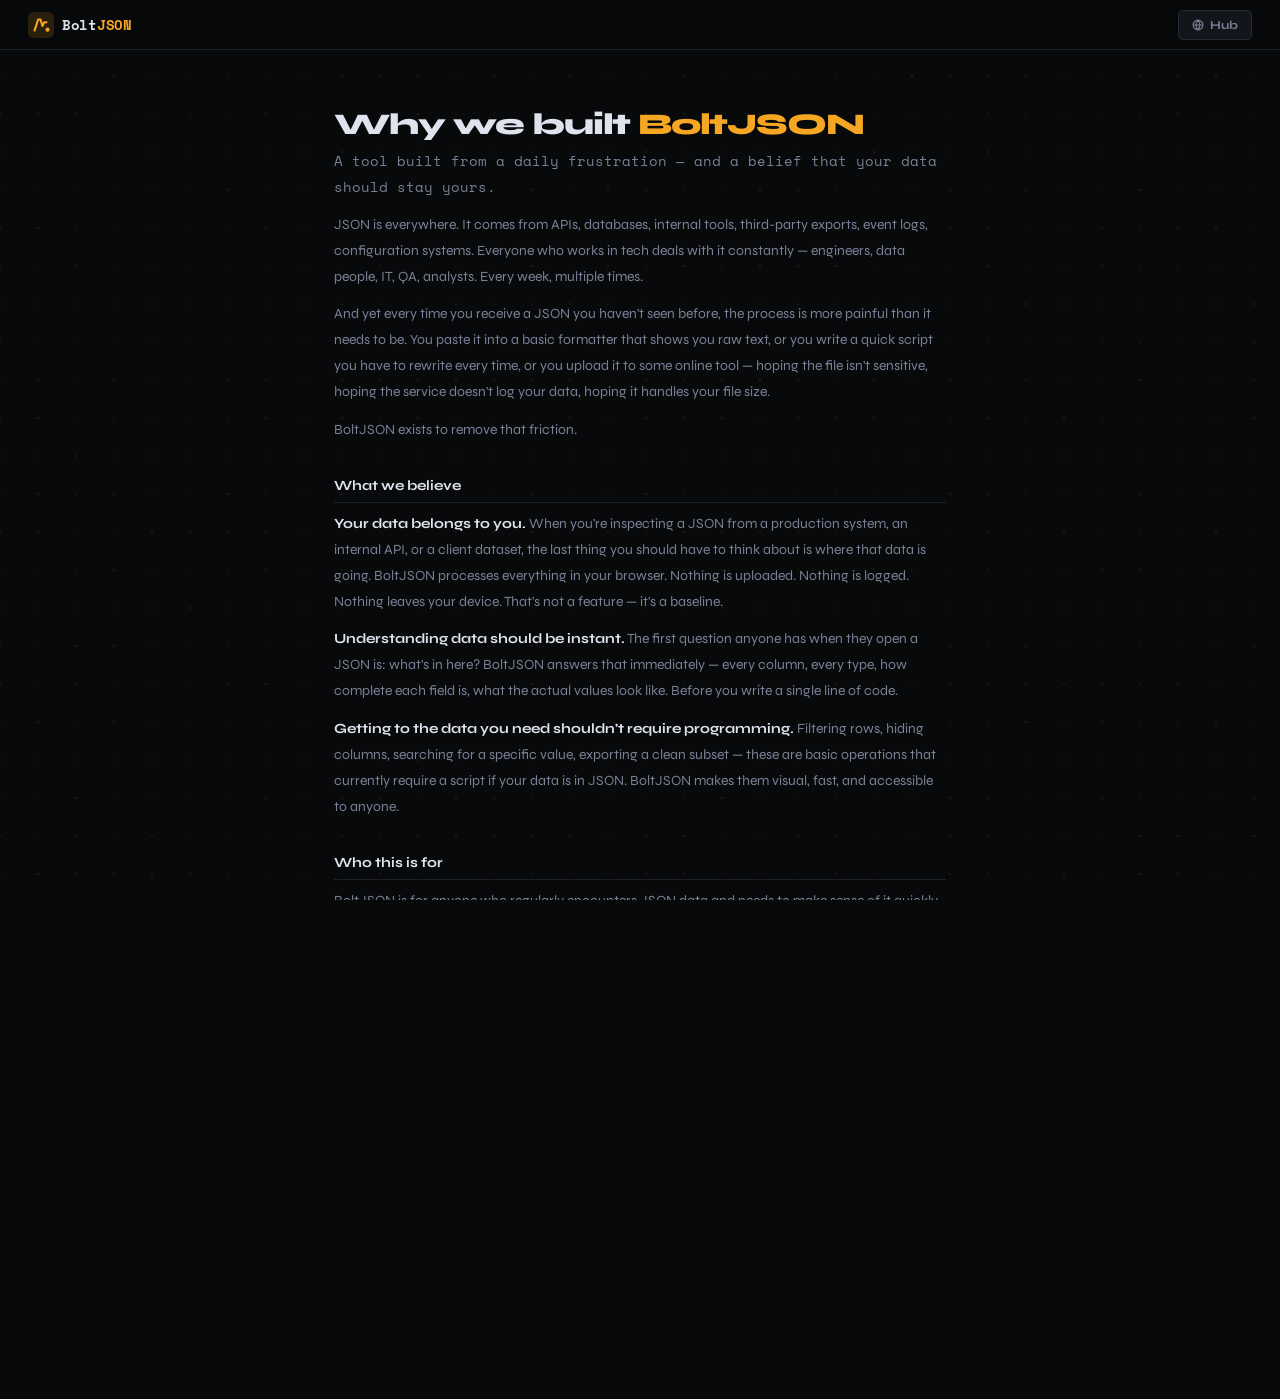
==== about.html @ 828f5e19 "Initial commit" ====
<!DOCTYPE html>
<html lang="en">
<head>
  <meta charset="UTF-8"/>
  <link rel="icon" href="favicon.ico"/>
<link rel="apple-touch-icon" href="favicon.ico"/>
  <meta name="viewport" content="width=device-width, initial-scale=1.0"/>
  <title>About BoltJSON — Why We Built It</title>
  <meta name="description" content="BoltJSON exists because working with JSON shouldn't require uploading your data to a stranger's server or writing a script every time. Read our story."/>
  <meta name="robots" content="index, follow"/>
  <link rel="preconnect" href="https://fonts.googleapis.com"/>
  <link href="https://fonts.googleapis.com/css2?family=Space+Mono:wght@400;700&family=Syne:wght@400;600;700;800&display=swap" rel="stylesheet"/>
  <link rel="stylesheet" href="styles.css"/>
</head>
<body>
<canvas id="canvas" aria-hidden="true"></canvas>

<header id="topbar">
  <a id="logo" href="index.html">
    <svg id="logo-mark" viewBox="0 0 28 28" fill="none" aria-hidden="true">
      <rect width="28" height="28" rx="6" fill="currentColor" opacity=".15"/>
      <path d="M7 20l4-12h2.5l2 7 2-4h2.5" stroke="currentColor" stroke-width="2.2" stroke-linecap="round" stroke-linejoin="round"/>
      <circle cx="21" cy="19" r="2.2" fill="currentColor"/>
    </svg>
    <span id="logo-name">Bolt<b>JSON</b></span>
  </a>
  <div id="tb-gap"></div>
  <a id="hub-link" href="https://runtime-hub.com/" target="_blank" rel="noopener noreferrer">
    <svg viewBox="0 0 16 16" fill="none" stroke="currentColor" stroke-width="1.6" aria-hidden="true">
      <circle cx="8" cy="8" r="6.5"/>
      <path d="M8 1.5C8 1.5 5.5 4.5 5.5 8s2.5 6.5 2.5 6.5M8 1.5C8 1.5 10.5 4.5 10.5 8S8 14.5 8 14.5M1.5 8h13"/>
    </svg>
    Hub
  </a>
</header>

<main class="page">
  <h1>Why we built <span>BoltJSON</span></h1>
  <p class="page-meta">A tool built from a daily frustration — and a belief that your data should stay yours.</p>

  <p>JSON is everywhere. It comes from APIs, databases, internal tools, third-party exports, event logs, configuration systems. Everyone who works in tech deals with it constantly — engineers, data people, IT, QA, analysts. Every week, multiple times.</p>

  <p>And yet every time you receive a JSON you haven't seen before, the process is more painful than it needs to be. You paste it into a basic formatter that shows you raw text, or you write a quick script you have to rewrite every time, or you upload it to some online tool — hoping the file isn't sensitive, hoping the service doesn't log your data, hoping it handles your file size.</p>

  <p>BoltJSON exists to remove that friction.</p>

  <h2>What we believe</h2>

  <p><strong style="color:var(--text)">Your data belongs to you.</strong> When you're inspecting a JSON from a production system, an internal API, or a client dataset, the last thing you should have to think about is where that data is going. BoltJSON processes everything in your browser. Nothing is uploaded. Nothing is logged. Nothing leaves your device. That's not a feature — it's a baseline.</p>

  <p><strong style="color:var(--text)">Understanding data should be instant.</strong> The first question anyone has when they open a JSON is: what's in here? BoltJSON answers that immediately — every column, every type, how complete each field is, what the actual values look like. Before you write a single line of code.</p>

  <p><strong style="color:var(--text)">Getting to the data you need shouldn't require programming.</strong> Filtering rows, hiding columns, searching for a specific value, exporting a clean subset — these are basic operations that currently require a script if your data is in JSON. BoltJSON makes them visual, fast, and accessible to anyone.</p>

  <h2>Who this is for</h2>

  <p>BoltJSON is for anyone who regularly encounters JSON data and needs to make sense of it quickly. Backend engineers reviewing API responses. Data engineers checking pipeline outputs. DevOps teams auditing configuration exports. QA engineers inspecting test payloads. Analysts who need data in a spreadsheet but received a JSON file.</p>

  <p>You don't need to be a developer to use it. You just need a browser and a JSON.</p>

  <h2>What's next</h2>

  <p>BoltJSON is the first tool in the RuntimeHub suite. We're building a set of local-first tools for people who work with data — fast, private, no account required. More features are coming: joining files, deeper transformations, more export formats. Everything local by default.</p>

  <p>If you use BoltJSON and have feedback, we'd like to hear it at <a href="mailto:hello@runtime-hub.com">hello@runtime-hub.com</a>.</p>
</main>

<footer id="footer">
  <span id="footer-copy">&copy; 2026 <strong>RuntimeHub</strong> by RuntimeZero. All rights reserved.</span>
  <div id="footer-sp"></div>
  <nav id="footer-nav">
    <a href="index.html">Home</a>
    <a href="privacy.html">Privacy</a>
    <a href="terms.html">Terms</a>
  </nav>
</footer>

<script>
(function(){
  var c=document.getElementById('canvas'),ctx=c.getContext('2d'),dots=[],W,H;
  function build(){W=c.width=window.innerWidth;H=c.height=window.innerHeight;dots=[];for(var r=0;r*38<=H+38;r++)for(var col=0;col*38<=W+38;col++)dots.push({x:col*38,y:r*38,a:.06+Math.random()*.07,p:Math.random()*Math.PI*2,s:.0005+Math.random()*.0004});}
  function draw(ts){ctx.clearRect(0,0,W,H);dots.forEach(function(d){var a=d.a+Math.sin(ts*d.s+d.p)*.04;ctx.beginPath();ctx.arc(d.x,d.y,1,0,Math.PI*2);ctx.fillStyle='rgba(245,166,35,'+a+')';ctx.fill();});requestAnimationFrame(draw);}
  window.addEventListener('resize',build);build();requestAnimationFrame(draw);
})();
</script>
</body>
</html>
---- styles.css ----
*, *::before, *::after { box-sizing: border-box; margin: 0; padding: 0; }

:root {
  --bg:       #08090b;
  --bg2:      #0d0f13;
  --bg3:      #13151b;
  --bg4:      #191c23;
  --line:     #1e2028;
  --line2:    #262a34;
  --amber:    #f5a623;
  --amber-g:  rgba(245,166,35,.12);
  --amber-b:  rgba(245,166,35,.25);
  --cyan:     #3ecfcf;
  --text:     #e0e3ed;
  --text2:    #7a8196;
  --text3:    #454c5e;
  --red:      #e04040;
  --blue:     #5eaaf5;
  --row2:     rgba(255,255,255,.014);
  --rowh:     rgba(245,166,35,.05);
  --r:        5px;
  --rl:       9px;
  --bar:      50px;
  --font:     'Syne', sans-serif;
  --mono:     'Space Mono', monospace;
}

html, body {
  height: 100%;
  background: var(--bg);
  color: var(--text);
  font-family: var(--font);
  font-size: 14px;
  line-height: 1.5;
  overflow-x: hidden;
}

::-webkit-scrollbar { width: 4px; height: 4px; }
::-webkit-scrollbar-track { background: var(--bg2); }
::-webkit-scrollbar-thumb { background: var(--line2); border-radius: 99px; }

/* ── CANVAS ──────────────────────────────────────────────────────── */
#canvas {
  position: fixed; inset: 0;
  pointer-events: none; z-index: 0;
}

/* ── TOPBAR ──────────────────────────────────────────────────────── */
#topbar {
  position: fixed; top: 0; left: 0; right: 0; z-index: 100;
  height: var(--bar);
  background: rgba(8,9,11,.92);
  backdrop-filter: blur(20px);
  border-bottom: 1px solid var(--line);
  display: flex; align-items: center;
  padding: 0 28px; gap: 12px;
}

#logo {
  display: flex; align-items: center; gap: 8px;
  text-decoration: none; flex-shrink: 0;
}
#logo-mark { width: 26px; height: 26px; color: var(--amber); transition: filter .2s; }
#logo:hover #logo-mark { filter: drop-shadow(0 0 6px var(--amber)); }
#logo-name {
  font-family: var(--mono); font-size: 14px; font-weight: 700;
  letter-spacing: -.3px; color: var(--text);
}
#logo-name b { color: var(--amber); }

#tb-gap { flex: 1; }

.pill {
  display: flex; align-items: center; gap: 5px;
  border: 1px solid rgba(245,166,35,.2);
  border-radius: 99px; padding: 3px 11px;
  font-size: 11px; font-weight: 700; color: var(--amber);
  font-family: var(--mono); white-space: nowrap;
}
.pill-dot {
  width: 5px; height: 5px; border-radius: 50%;
  background: var(--amber);
  animation: blink 2.5s ease-in-out infinite;
}
@keyframes blink { 0%,100%{opacity:1} 50%{opacity:.2} }

#hub-link {
  display: flex; align-items: center; gap: 6px;
  background: var(--bg3); border: 1px solid var(--line2);
  border-radius: var(--r); padding: 5px 13px;
  font-size: 12px; font-weight: 700; color: var(--text2);
  text-decoration: none; transition: all .15s;
}
#hub-link svg { width: 12px; height: 12px; flex-shrink: 0; }
#hub-link:hover { border-color: var(--amber); color: var(--amber); background: var(--amber-g); }

@media (max-width: 500px) { .pill { display: none; } }

/* ── HERO ────────────────────────────────────────────────────────── */
#hero {
  position: relative; z-index: 1;
  min-height: 100vh;
  display: flex; flex-direction: column;
  align-items: center; justify-content: center;
  padding: calc(var(--bar) + 60px) 24px 80px;
  text-align: center;
}

h1 {
  font-size: clamp(28px, 5vw, 52px);
  font-weight: 800; letter-spacing: -1.5px;
  line-height: 1.1; margin-bottom: 16px;
}
h1 .a { color: var(--amber); }

#hero-sub {
  font-size: 15px; color: var(--text2); max-width: 460px;
  margin: 0 auto 40px; line-height: 1.8;
}

/* ── INPUT AREA ──────────────────────────────────────────────────── */
#input-area {
  width: 100%; max-width: 600px;
  margin: 0 auto;
}

#mode-tabs {
  display: flex; gap: 4px; margin-bottom: 12px;
  justify-content: center;
}
.mtab {
  display: flex; align-items: center; gap: 6px;
  background: var(--bg3); border: 1px solid var(--line);
  border-radius: var(--r); padding: 7px 16px;
  font-size: 12px; font-weight: 700; color: var(--text3);
  cursor: pointer; transition: all .15s; font-family: var(--font);
  user-select: none;
}
.mtab svg { width: 13px; height: 13px; flex-shrink: 0; }
.mtab:hover { color: var(--text2); border-color: var(--line2); }
.mtab.on { color: var(--amber); border-color: var(--amber-b); background: var(--amber-g); }

/* Drop zone */
#dropzone {
  width: 100%;
  border: 1px solid var(--line2); border-radius: var(--rl);
  background: rgba(13,15,19,.8);
  backdrop-filter: blur(14px);
  padding: 56px 32px 48px;
  cursor: pointer; transition: all .2s;
  display: flex; flex-direction: column; align-items: center; gap: 14px;
}
#dropzone:hover, #dropzone.over {
  border-color: var(--amber-b);
  box-shadow: 0 0 48px rgba(245,166,35,.06), inset 0 0 48px rgba(245,166,35,.02);
}
#dropzone.over { border-color: var(--amber); }

#dz-ico {
  color: var(--amber); opacity: .6;
  animation: float 4s ease-in-out infinite;
}
@keyframes float { 0%,100%{transform:translateY(0)} 50%{transform:translateY(-7px)} }

#dz-label { font-size: 16px; font-weight: 700; color: var(--text); }
#dz-hint  { font-size: 12px; color: var(--text3); font-family: var(--mono); }

#pick-btn {
  display: inline-flex; align-items: center; gap: 7px;
  background: var(--amber); color: #000;
  border: none; border-radius: var(--r);
  padding: 10px 24px; font-size: 13px; font-weight: 700;
  cursor: pointer; transition: all .17s; font-family: var(--font);
  margin-top: 6px;
}
#pick-btn:hover { background: #f7b840; box-shadow: 0 4px 22px rgba(245,166,35,.3); transform: translateY(-1px); }
#pick-btn svg { width: 13px; height: 13px; }
#file-in { display: none; }

/* Paste zone */
#pastezone {
  width: 100%;
  border: 1px solid var(--line2); border-radius: var(--rl);
  background: rgba(13,15,19,.8);
  backdrop-filter: blur(14px);
  overflow: hidden;
}
#paste-ta {
  width: 100%; height: 260px;
  background: transparent; border: none; outline: none;
  resize: none; padding: 20px 22px;
  font-size: 12px; font-family: var(--mono); line-height: 1.8;
  color: var(--text2);
}
#paste-ta::placeholder { color: var(--text3); }
#paste-ta:focus { color: var(--text); }
#paste-bar {
  display: flex; align-items: center; justify-content: space-between;
  padding: 10px 16px; border-top: 1px solid var(--line);
  background: var(--bg3);
}
#paste-status { font-size: 11px; font-family: var(--mono); color: var(--text3); }

/* ── PROGRESS ────────────────────────────────────────────────────── */
#prog {
  display: none; width: 100%; max-width: 600px;
  margin: 20px auto 0; text-align: left;
}
#prog.on { display: block; }
#prog-msg { font-size: 11px; font-family: var(--mono); color: var(--text3); margin-bottom: 8px; }
#prog-track { height: 2px; background: var(--bg4); border-radius: 99px; overflow: hidden; }
#prog-fill  { height: 100%; background: var(--amber); width: 0%; transition: width .25s; }

/* ── ERROR ───────────────────────────────────────────────────────── */
#errbox {
  display: none; width: 100%; max-width: 600px; margin: 14px auto 0;
  background: rgba(224,64,64,.06); border: 1px solid rgba(224,64,64,.18);
  border-radius: var(--r); padding: 12px 16px;
  font-size: 12px; font-family: var(--mono); color: var(--red); line-height: 1.6;
}
#errbox.on { display: block; }

/* ── SPECS ───────────────────────────────────────────────────────── */
#specs {
  display: flex; flex-wrap: wrap; justify-content: center;
  gap: 18px; margin-top: 36px; list-style: none;
}
.spec {
  display: flex; align-items: center; gap: 7px;
  font-size: 11px; color: var(--text3); font-family: var(--mono);
}
.spec svg { color: var(--cyan); flex-shrink: 0; width: 12px; height: 12px; }

/* ── USE CASES ───────────────────────────────────────────────────── */
#usecases {
  width: 100%; max-width: 920px;
  margin: 80px auto 0; text-align: center;
  position: relative; z-index: 1;
}
#usecases h2 { font-size: 22px; font-weight: 800; letter-spacing: -.5px; margin-bottom: 10px; }
#uc-sub { font-size: 14px; color: var(--text3); max-width: 500px; margin: 0 auto 36px; line-height: 1.8; }

#uc-grid {
  display: grid; grid-template-columns: repeat(auto-fill, minmax(260px, 1fr));
  gap: 12px; text-align: left;
}
.uc-card {
  background: var(--bg2); border: 1px solid var(--line);
  border-radius: var(--rl); padding: 20px;
  display: flex; flex-direction: column; gap: 10px;
  transition: border-color .18s;
}
.uc-card:hover { border-color: var(--line2); }
.uc-ico {
  width: 34px; height: 34px; border-radius: var(--r);
  background: var(--amber-g); border: 1px solid var(--amber-b);
  display: flex; align-items: center; justify-content: center;
  color: var(--amber);
}
.uc-ico svg { width: 17px; height: 17px; }
.uc-card h3 { font-size: 13px; font-weight: 700; color: var(--text); }
.uc-card p  { font-size: 12px; color: var(--text3); line-height: 1.75; }
.uc-tag {
  display: inline-flex; width: fit-content; margin-top: auto;
  background: rgba(62,207,207,.06); border: 1px solid rgba(62,207,207,.14);
  border-radius: 99px; padding: 2px 10px;
  font-size: 10px; font-weight: 700; color: var(--cyan);
  font-family: var(--mono); letter-spacing: .3px;
}

/* ── FAQ ─────────────────────────────────────────────────────────── */
#faq {
  width: 100%; max-width: 640px;
  margin: 64px auto 0; text-align: center;
  position: relative; z-index: 1;
}
#faq h2 { font-size: 22px; font-weight: 800; letter-spacing: -.5px; margin-bottom: 28px; }
#faq-list { display: flex; flex-direction: column; gap: 5px; text-align: left; }
.fq {
  background: var(--bg2); border: 1px solid var(--line);
  border-radius: var(--rl); overflow: hidden; transition: border-color .15s;
}
.fq[open] { border-color: var(--line2); }
.fq summary {
  padding: 14px 18px; font-size: 13px; font-weight: 700; color: var(--text);
  cursor: pointer; list-style: none; user-select: none;
  display: flex; align-items: center; justify-content: space-between;
  transition: color .14s;
}
.fq summary::-webkit-details-marker { display: none; }
.fq summary::after {
  content: '';
  width: 14px; height: 14px; flex-shrink: 0;
  background: url("data:image/svg+xml,%3Csvg xmlns='http://www.w3.org/2000/svg' width='14' height='14' fill='none'%3E%3Cpath d='M3 5l4 4 4-4' stroke='%23454c5e' stroke-width='1.8' stroke-linecap='round'/%3E%3C/svg%3E") no-repeat center;
  transition: transform .2s;
}
.fq[open] summary::after { transform: rotate(180deg); }
.fq summary:hover { color: var(--amber); }
.fq p {
  padding: 0 18px 14px; font-size: 13px; color: var(--text3);
  line-height: 1.8; border-top: 1px solid var(--line); margin: 0;
}

/* ── RESULTS ─────────────────────────────────────────────────────── */
#results {
  display: none; position: fixed;
  top: var(--bar); left: 0; right: 0; bottom: 0;
  background: var(--bg); z-index: 90;
  flex-direction: column; overflow: hidden;
}
#results.on { display: flex; }

/* Stats bar */
#stats {
  background: var(--bg2); border-bottom: 1px solid var(--line);
  padding: 10px 24px; display: flex; align-items: center;
  gap: 20px; flex-shrink: 0; flex-wrap: wrap;
}
.si { display: flex; flex-direction: column; gap: 1px; padding-right: 20px; border-right: 1px solid var(--line); }
.si:last-of-type { border-right: none; }
.si-l { font-size: 9px; color: var(--text3); letter-spacing: .7px; text-transform: uppercase; font-family: var(--mono); }
.si-v { font-size: 15px; font-weight: 800; color: var(--text); font-family: var(--mono); letter-spacing: -.5px; }
.si-v.a { color: var(--amber); }
#stats-actions { display: flex; align-items: center; gap: 7px; margin-left: auto; }

/* Buttons */
.btn {
  display: inline-flex; align-items: center; gap: 6px;
  background: var(--bg3); border: 1px solid var(--line2);
  border-radius: var(--r); padding: 6px 13px;
  font-size: 12px; font-weight: 700; color: var(--text2);
  cursor: pointer; transition: all .15s; font-family: var(--font);
  white-space: nowrap;
}
.btn svg { width: 12px; height: 12px; flex-shrink: 0; }
.btn:hover { border-color: var(--amber); color: var(--amber); }
.btn-a { background: var(--amber-g); border-color: var(--amber-b); color: var(--amber); }
.btn-a:hover { background: rgba(245,166,35,.18) !important; }

/* Dropdowns */
.dd { position: relative; }
.dd-menu {
  display: none; position: absolute; top: calc(100% + 5px); right: 0;
  background: var(--bg3); border: 1px solid var(--line2);
  border-radius: var(--r); min-width: 170px; z-index: 200;
  box-shadow: 0 8px 28px rgba(0,0,0,.5); overflow: hidden;
}
.dd-menu.on { display: block; }
.dd-item {
  display: flex; align-items: center; gap: 8px;
  padding: 9px 13px; font-size: 12px; font-family: var(--mono);
  color: var(--text2); cursor: pointer; transition: background .1s;
}
.dd-item svg { width: 12px; height: 12px; flex-shrink: 0; }
.dd-item:hover { background: var(--bg4); color: var(--text); }

#col-menu { min-width: 200px; max-height: 260px; overflow-y: auto; padding: 6px; }
.col-item {
  display: flex; align-items: center; gap: 8px;
  padding: 5px 6px; font-size: 12px; font-family: var(--mono); color: var(--text2);
  cursor: pointer; border-radius: 3px;
}
.col-item:hover { background: var(--bg4); color: var(--text); }
.col-item input { accent-color: var(--amber); cursor: pointer; }

/* Tabs */
#tabs {
  display: flex; background: var(--bg2);
  border-bottom: 1px solid var(--line);
  padding: 0 24px; flex-shrink: 0;
}
.tab {
  padding: 11px 14px; font-size: 12px; font-weight: 700;
  color: var(--text3); cursor: pointer;
  border-bottom: 2px solid transparent; margin-bottom: -1px;
  transition: all .14s; user-select: none; letter-spacing: .2px;
}
.tab:hover { color: var(--text2); }
.tab.on { color: var(--amber); border-bottom-color: var(--amber); }

#warnbar {
  display: none; background: rgba(245,166,35,.04);
  border-bottom: 1px solid rgba(245,166,35,.1);
  padding: 7px 24px; font-size: 11px; color: rgba(245,166,35,.7);
  font-family: var(--mono); flex-shrink: 0;
}
#warnbar.on { display: block; }

/* Schema pane */
#pane-schema { display: none; flex: 1; overflow-y: auto; }
#pane-schema.on { display: block; }
#schema-info { padding: 14px 24px 4px; font-size: 12px; color: var(--text3); font-family: var(--mono); }
#schema-info b { color: var(--text2); }
#schema-grid {
  display: grid; grid-template-columns: repeat(auto-fill, minmax(210px, 1fr));
  gap: 10px; padding: 10px 24px 28px;
}
.cc {
  background: var(--bg2); border: 1px solid var(--line);
  border-radius: var(--rl); padding: 14px;
  cursor: pointer; transition: border-color .15s;
  display: flex; flex-direction: column; gap: 9px;
}
.cc:hover { border-color: var(--line2); }
.cc:hover .cc-hint { opacity: 1; }
.cc-top { display: flex; align-items: flex-start; justify-content: space-between; gap: 8px; }
.cc-name { font-size: 12px; font-weight: 700; color: var(--text); font-family: var(--mono); overflow: hidden; text-overflow: ellipsis; white-space: nowrap; flex: 1; min-width: 0; }
.cc-type { flex-shrink: 0; padding: 2px 7px; border-radius: 99px; font-size: 9px; font-weight: 700; letter-spacing: .4px; font-family: var(--mono); text-transform: uppercase; }
.t-string  { background: rgba(122,129,150,.1);  color: #7a8196; }
.t-number  { background: rgba(94,170,245,.1);   color: #5eaaf5; }
.t-boolean { background: rgba(245,166,35,.1);   color: var(--amber); }
.t-date    { background: rgba(167,139,218,.1);  color: #a78bda; }
.t-empty   { background: rgba(69,76,94,.1);     color: #454c5e; }
.cc-stats { display: flex; justify-content: space-between; font-size: 10px; color: var(--text3); font-family: var(--mono); }
.cc-null-bad { color: var(--red); opacity: .8; }
.cc-complete { color: var(--amber); opacity: .7; }
.cc-bar { height: 2px; background: var(--bg4); border-radius: 99px; overflow: hidden; }
.cc-bar-fill { height: 100%; background: var(--red); opacity: .4; border-radius: 99px; }
.cc-samples { display: flex; flex-direction: column; gap: 3px; }
.cc-sample { font-size: 11px; font-family: var(--mono); color: var(--text2); overflow: hidden; text-overflow: ellipsis; white-space: nowrap; opacity: .7; }
.cc-hint { display: flex; align-items: center; gap: 5px; font-size: 10px; font-weight: 700; color: var(--amber); opacity: 0; transition: opacity .14s; font-family: var(--mono); }
.cc-hint svg { width: 10px; height: 10px; }

/* Data pane */
#pane-data { display: none; flex: 1; flex-direction: column; overflow: hidden; min-height: 0; }
#pane-data.on { display: flex; }

#filters {
  background: var(--bg2); border-bottom: 1px solid var(--line);
  padding: 11px 24px; flex-shrink: 0;
}
#filter-head { display: flex; align-items: center; gap: 10px; margin-bottom: 9px; }
#filter-label { font-size: 10px; font-weight: 700; color: var(--text3); letter-spacing: .6px; text-transform: uppercase; font-family: var(--mono); }
#filter-count { display: none; background: var(--amber-g); border: 1px solid var(--amber-b); border-radius: 99px; padding: 1px 8px; font-size: 10px; font-weight: 700; color: var(--amber); font-family: var(--mono); }
#filter-count.on { display: inline-block; }
#filter-end { margin-left: auto; }
#filter-rows { display: flex; flex-direction: column; gap: 6px; margin-bottom: 8px; }
.frow { display: flex; align-items: center; gap: 7px; animation: sin .16s ease; }
@keyframes sin { from{opacity:0;transform:translateY(-4px)} to{opacity:1;transform:translateY(0)} }
.frow select, .frow input {
  background: var(--bg3); border: 1px solid var(--line2); border-radius: var(--r);
  color: var(--text); font-size: 12px; font-family: var(--mono);
  padding: 6px 10px; outline: none; transition: border-color .14s;
}
.frow select:focus, .frow input:focus { border-color: var(--amber-b); }
.frow select {
  cursor: pointer; appearance: none;
  background-image: url("data:image/svg+xml,%3Csvg xmlns='http://www.w3.org/2000/svg' width='10' height='6' fill='none'%3E%3Cpath d='M1 1l4 4 4-4' stroke='%23454c5e' stroke-width='1.5' stroke-linecap='round'/%3E%3C/svg%3E");
  background-repeat: no-repeat; background-position: right 8px center; padding-right: 26px;
}
.fs-col { min-width: 140px; max-width: 175px; }
.fs-op  { min-width: 120px; }
.fval   { flex: 1; max-width: 220px; }
.fval.h { display: none; }
.frem {
  background: none; border: 1px solid var(--line); border-radius: var(--r);
  width: 28px; height: 28px; display: flex; align-items: center; justify-content: center;
  color: var(--text3); cursor: pointer; transition: all .13s; flex-shrink: 0;
}
.frem svg { width: 10px; height: 10px; }
.frem:hover { border-color: var(--red); color: var(--red); background: rgba(224,64,64,.07); }
#add-filter {
  display: inline-flex; align-items: center; gap: 5px;
  font-size: 11px; font-weight: 700; color: var(--text3);
  background: none; border: 1px dashed var(--line2); border-radius: var(--r);
  padding: 5px 12px; cursor: pointer; transition: all .14s; font-family: var(--font);
}
#add-filter svg { width: 10px; height: 10px; }
#add-filter:hover { border-color: var(--amber); color: var(--amber); }

#toolbar {
  background: var(--bg2); border-bottom: 1px solid var(--line);
  padding: 8px 24px; display: flex; align-items: center; gap: 10px; flex-shrink: 0;
}
#search-wrap {
  display: flex; align-items: center; gap: 7px;
  background: var(--bg3); border: 1px solid var(--line); border-radius: var(--r);
  padding: 6px 10px; flex: 1; max-width: 280px;
}
#search-wrap svg { width: 12px; height: 12px; color: var(--text3); flex-shrink: 0; }
#search-in {
  background: none; border: none; outline: none;
  font-size: 12px; color: var(--text); width: 100%; font-family: var(--font);
}
#search-in::placeholder { color: var(--text3); }
#row-count { font-size: 11px; font-family: var(--mono); color: var(--text3); white-space: nowrap; margin-left: auto; }

/* Table */
#tbl-wrap { flex: 1; overflow: auto; background: var(--bg); }
#tbl-head {
  position: sticky; top: 0; z-index: 10; background: var(--bg3);
  border-bottom: 1px solid var(--line); display: flex; min-width: max-content;
}
.th {
  padding: 9px 13px; font-size: 10px; font-weight: 700; letter-spacing: .5px;
  text-transform: uppercase; color: var(--amber); font-family: var(--mono);
  white-space: nowrap; overflow: hidden; text-overflow: ellipsis;
  min-width: 130px; max-width: 240px; border-right: 1px solid var(--line);
  cursor: pointer; user-select: none; transition: background .12s;
}
.th:hover { background: var(--bg4); }
.th.asc::after  { content: ' ↑'; color: var(--text3); }
.th.desc::after { content: ' ↓'; color: var(--text3); }
.th.rn, .td.rn {
  min-width: 46px; max-width: 46px; color: var(--text3);
  text-align: right; position: sticky; left: 0; z-index: 5;
  background: var(--bg3); font-size: 10px; cursor: default;
}
#virt { position: relative; min-width: max-content; }
.vrow { display: flex; position: absolute; width: 100%; border-bottom: 1px solid rgba(255,255,255,.02); min-width: max-content; }
.vrow:nth-child(even) { background: var(--row2); }
.vrow:hover { background: var(--rowh) !important; }
.vrow:hover .td.rn { background: #0c0e12; }
.td { padding: 7px 13px; font-size: 11px; font-family: var(--mono); color: var(--text2); white-space: nowrap; overflow: hidden; text-overflow: ellipsis; min-width: 130px; max-width: 240px; border-right: 1px solid rgba(255,255,255,.02); }
.td:last-child { border-right: none; }
.td.rn { background: var(--bg); font-size: 10px; }
.td.tn  { color: #5eaaf5; }
.td.tbt { color: var(--amber); opacity: .8; }
.td.tbf { color: var(--text3); }
.td.tnl { color: var(--text3); font-style: italic; }
#empty-tbl {
  display: none; flex-direction: column; align-items: center; justify-content: center;
  padding: 60px 20px; gap: 10px; color: var(--text3); font-family: var(--mono); font-size: 12px;
}
#empty-tbl.on { display: flex; }
#empty-tbl svg { opacity: .25; margin-bottom: 4px; }

/* Toast */
#toast {
  position: fixed; bottom: 22px; right: 22px; z-index: 999;
  background: var(--bg3); border: 1px solid var(--line2); border-radius: var(--r);
  padding: 9px 15px; font-size: 12px; font-family: var(--mono); color: var(--text);
  box-shadow: 0 8px 24px rgba(0,0,0,.5);
  display: flex; align-items: center; gap: 8px;
  opacity: 0; transform: translateY(8px);
  transition: opacity .2s, transform .2s; pointer-events: none;
}
#toast svg { color: var(--amber); flex-shrink: 0; }
#toast.on { opacity: 1; transform: translateY(0); }

/* Footer */
#footer {
  position: relative; z-index: 1;
  border-top: 1px solid var(--line);
  padding: 36px 48px;
  display: flex; align-items: center; flex-wrap: wrap; gap: 24px;
  background: var(--bg2);
}
#footer-copy { font-size: 12px; color: var(--text3); font-family: var(--mono); line-height: 1.6; }
#footer-copy strong { color: var(--text2); }
#footer-sp { flex: 1; }
#footer-nav { display: flex; gap: 32px; }
#footer-nav a {
  font-size: 14px; font-weight: 700; color: var(--text2);
  text-decoration: none; font-family: var(--font); letter-spacing: .2px;
  transition: color .14s;
}
#footer-nav a:hover { color: var(--amber); }
@media (max-width: 600px) {
  #footer { flex-direction: column; align-items: flex-start; padding: 28px 24px; gap: 20px; }
  #footer-sp { display: none; }
  #footer-nav { gap: 24px; }
}

/* Page content (about/privacy/terms) */
.page {
  position: relative; z-index: 1;
  max-width: 660px; margin: 0 auto;
  padding: calc(var(--bar) + 56px) 24px 80px;
}
.page h1 { font-size: 30px; font-weight: 800; letter-spacing: -1px; margin-bottom: 6px; line-height: 1.2; }
.page h1 span { color: var(--amber); }
.page-meta { font-size: 11px; font-family: var(--mono); color: var(--text3); margin-bottom: 44px; }
.page h2 { font-size: 14px; font-weight: 700; color: var(--text); margin: 32px 0 8px; border-bottom: 1px solid var(--line); padding-bottom: 6px; }
.page p, .page li { color: var(--text2); line-height: 1.85; margin-bottom: 12px; font-size: 14px; }
.page ul { padding-left: 20px; margin-bottom: 12px; }
.page a { color: var(--amber); text-decoration: none; }
.page a:hover { text-decoration: underline; }
.info-box {
  background: rgba(245,166,35,.05); border: 1px solid rgba(245,166,35,.15);
  border-radius: var(--rl); padding: 16px 20px; margin: 20px 0;
  color: rgba(245,166,35,.8); font-family: var(--mono); font-size: 12px; line-height: 1.8;
}

@keyframes fadeup { from{opacity:0;transform:translateY(8px)} to{opacity:1;transform:translateY(0)} }
.fu { animation: fadeup .26s ease forwards; opacity: 0; }

@media (max-width: 600px) {
  #uc-grid { grid-template-columns: 1fr; }
}
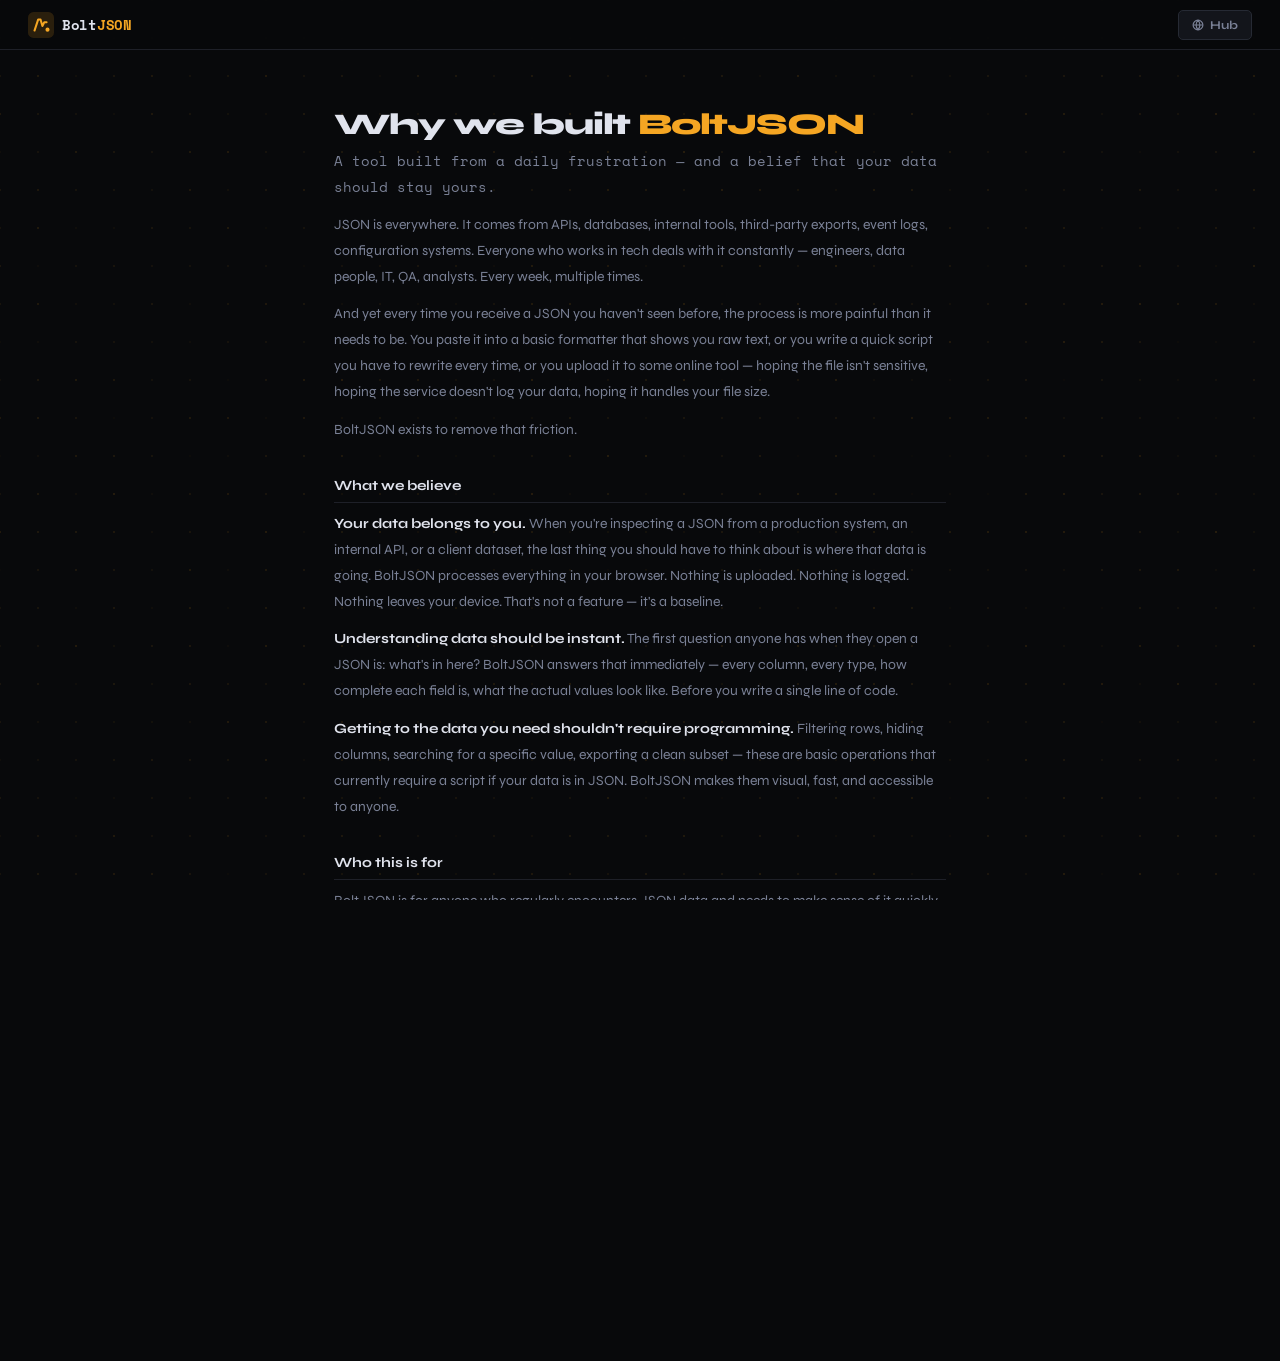
==== commit ffe11c92: "aahhahaah" ====
--- a/about.html
+++ b/about.html
@@ -61,8 +61,6 @@
   <h2>What's next</h2>
 
   <p>BoltJSON is the first tool in the RuntimeHub suite. We're building a set of local-first tools for people who work with data — fast, private, no account required. More features are coming: joining files, deeper transformations, more export formats. Everything local by default.</p>
-
-  <p>If you use BoltJSON and have feedback, we'd like to hear it at <a href="mailto:hello@runtime-hub.com">hello@runtime-hub.com</a>.</p>
 </main>
 
 <footer id="footer">
--- a/styles.css
+++ b/styles.css
@@ -1,590 +1 @@
-*, *::before, *::after { box-sizing: border-box; margin: 0; padding: 0; }
-
-:root {
-  --bg:       #08090b;
-  --bg2:      #0d0f13;
-  --bg3:      #13151b;
-  --bg4:      #191c23;
-  --line:     #1e2028;
-  --line2:    #262a34;
-  --amber:    #f5a623;
-  --amber-g:  rgba(245,166,35,.12);
-  --amber-b:  rgba(245,166,35,.25);
-  --cyan:     #3ecfcf;
-  --text:     #e0e3ed;
-  --text2:    #7a8196;
-  --text3:    #454c5e;
-  --red:      #e04040;
-  --blue:     #5eaaf5;
-  --row2:     rgba(255,255,255,.014);
-  --rowh:     rgba(245,166,35,.05);
-  --r:        5px;
-  --rl:       9px;
-  --bar:      50px;
-  --font:     'Syne', sans-serif;
-  --mono:     'Space Mono', monospace;
-}
-
-html, body {
-  height: 100%;
-  background: var(--bg);
-  color: var(--text);
-  font-family: var(--font);
-  font-size: 14px;
-  line-height: 1.5;
-  overflow-x: hidden;
-}
-
-::-webkit-scrollbar { width: 4px; height: 4px; }
-::-webkit-scrollbar-track { background: var(--bg2); }
-::-webkit-scrollbar-thumb { background: var(--line2); border-radius: 99px; }
-
-/* ── CANVAS ──────────────────────────────────────────────────────── */
-#canvas {
-  position: fixed; inset: 0;
-  pointer-events: none; z-index: 0;
-}
-
-/* ── TOPBAR ──────────────────────────────────────────────────────── */
-#topbar {
-  position: fixed; top: 0; left: 0; right: 0; z-index: 100;
-  height: var(--bar);
-  background: rgba(8,9,11,.92);
-  backdrop-filter: blur(20px);
-  border-bottom: 1px solid var(--line);
-  display: flex; align-items: center;
-  padding: 0 28px; gap: 12px;
-}
-
-#logo {
-  display: flex; align-items: center; gap: 8px;
-  text-decoration: none; flex-shrink: 0;
-}
-#logo-mark { width: 26px; height: 26px; color: var(--amber); transition: filter .2s; }
-#logo:hover #logo-mark { filter: drop-shadow(0 0 6px var(--amber)); }
-#logo-name {
-  font-family: var(--mono); font-size: 14px; font-weight: 700;
-  letter-spacing: -.3px; color: var(--text);
-}
-#logo-name b { color: var(--amber); }
-
-#tb-gap { flex: 1; }
-
-.pill {
-  display: flex; align-items: center; gap: 5px;
-  border: 1px solid rgba(245,166,35,.2);
-  border-radius: 99px; padding: 3px 11px;
-  font-size: 11px; font-weight: 700; color: var(--amber);
-  font-family: var(--mono); white-space: nowrap;
-}
-.pill-dot {
-  width: 5px; height: 5px; border-radius: 50%;
-  background: var(--amber);
-  animation: blink 2.5s ease-in-out infinite;
-}
-@keyframes blink { 0%,100%{opacity:1} 50%{opacity:.2} }
-
-#hub-link {
-  display: flex; align-items: center; gap: 6px;
-  background: var(--bg3); border: 1px solid var(--line2);
-  border-radius: var(--r); padding: 5px 13px;
-  font-size: 12px; font-weight: 700; color: var(--text2);
-  text-decoration: none; transition: all .15s;
-}
-#hub-link svg { width: 12px; height: 12px; flex-shrink: 0; }
-#hub-link:hover { border-color: var(--amber); color: var(--amber); background: var(--amber-g); }
-
-@media (max-width: 500px) { .pill { display: none; } }
-
-/* ── HERO ────────────────────────────────────────────────────────── */
-#hero {
-  position: relative; z-index: 1;
-  min-height: 100vh;
-  display: flex; flex-direction: column;
-  align-items: center; justify-content: center;
-  padding: calc(var(--bar) + 60px) 24px 80px;
-  text-align: center;
-}
-
-h1 {
-  font-size: clamp(28px, 5vw, 52px);
-  font-weight: 800; letter-spacing: -1.5px;
-  line-height: 1.1; margin-bottom: 16px;
-}
-h1 .a { color: var(--amber); }
-
-#hero-sub {
-  font-size: 15px; color: var(--text2); max-width: 460px;
-  margin: 0 auto 40px; line-height: 1.8;
-}
-
-/* ── INPUT AREA ──────────────────────────────────────────────────── */
-#input-area {
-  width: 100%; max-width: 600px;
-  margin: 0 auto;
-}
-
-#mode-tabs {
-  display: flex; gap: 4px; margin-bottom: 12px;
-  justify-content: center;
-}
-.mtab {
-  display: flex; align-items: center; gap: 6px;
-  background: var(--bg3); border: 1px solid var(--line);
-  border-radius: var(--r); padding: 7px 16px;
-  font-size: 12px; font-weight: 700; color: var(--text3);
-  cursor: pointer; transition: all .15s; font-family: var(--font);
-  user-select: none;
-}
-.mtab svg { width: 13px; height: 13px; flex-shrink: 0; }
-.mtab:hover { color: var(--text2); border-color: var(--line2); }
-.mtab.on { color: var(--amber); border-color: var(--amber-b); background: var(--amber-g); }
-
-/* Drop zone */
-#dropzone {
-  width: 100%;
-  border: 1px solid var(--line2); border-radius: var(--rl);
-  background: rgba(13,15,19,.8);
-  backdrop-filter: blur(14px);
-  padding: 56px 32px 48px;
-  cursor: pointer; transition: all .2s;
-  display: flex; flex-direction: column; align-items: center; gap: 14px;
-}
-#dropzone:hover, #dropzone.over {
-  border-color: var(--amber-b);
-  box-shadow: 0 0 48px rgba(245,166,35,.06), inset 0 0 48px rgba(245,166,35,.02);
-}
-#dropzone.over { border-color: var(--amber); }
-
-#dz-ico {
-  color: var(--amber); opacity: .6;
-  animation: float 4s ease-in-out infinite;
-}
-@keyframes float { 0%,100%{transform:translateY(0)} 50%{transform:translateY(-7px)} }
-
-#dz-label { font-size: 16px; font-weight: 700; color: var(--text); }
-#dz-hint  { font-size: 12px; color: var(--text3); font-family: var(--mono); }
-
-#pick-btn {
-  display: inline-flex; align-items: center; gap: 7px;
-  background: var(--amber); color: #000;
-  border: none; border-radius: var(--r);
-  padding: 10px 24px; font-size: 13px; font-weight: 700;
-  cursor: pointer; transition: all .17s; font-family: var(--font);
-  margin-top: 6px;
-}
-#pick-btn:hover { background: #f7b840; box-shadow: 0 4px 22px rgba(245,166,35,.3); transform: translateY(-1px); }
-#pick-btn svg { width: 13px; height: 13px; }
-#file-in { display: none; }
-
-/* Paste zone */
-#pastezone {
-  width: 100%;
-  border: 1px solid var(--line2); border-radius: var(--rl);
-  background: rgba(13,15,19,.8);
-  backdrop-filter: blur(14px);
-  overflow: hidden;
-}
-#paste-ta {
-  width: 100%; height: 260px;
-  background: transparent; border: none; outline: none;
-  resize: none; padding: 20px 22px;
-  font-size: 12px; font-family: var(--mono); line-height: 1.8;
-  color: var(--text2);
-}
-#paste-ta::placeholder { color: var(--text3); }
-#paste-ta:focus { color: var(--text); }
-#paste-bar {
-  display: flex; align-items: center; justify-content: space-between;
-  padding: 10px 16px; border-top: 1px solid var(--line);
-  background: var(--bg3);
-}
-#paste-status { font-size: 11px; font-family: var(--mono); color: var(--text3); }
-
-/* ── PROGRESS ────────────────────────────────────────────────────── */
-#prog {
-  display: none; width: 100%; max-width: 600px;
-  margin: 20px auto 0; text-align: left;
-}
-#prog.on { display: block; }
-#prog-msg { font-size: 11px; font-family: var(--mono); color: var(--text3); margin-bottom: 8px; }
-#prog-track { height: 2px; background: var(--bg4); border-radius: 99px; overflow: hidden; }
-#prog-fill  { height: 100%; background: var(--amber); width: 0%; transition: width .25s; }
-
-/* ── ERROR ───────────────────────────────────────────────────────── */
-#errbox {
-  display: none; width: 100%; max-width: 600px; margin: 14px auto 0;
-  background: rgba(224,64,64,.06); border: 1px solid rgba(224,64,64,.18);
-  border-radius: var(--r); padding: 12px 16px;
-  font-size: 12px; font-family: var(--mono); color: var(--red); line-height: 1.6;
-}
-#errbox.on { display: block; }
-
-/* ── SPECS ───────────────────────────────────────────────────────── */
-#specs {
-  display: flex; flex-wrap: wrap; justify-content: center;
-  gap: 18px; margin-top: 36px; list-style: none;
-}
-.spec {
-  display: flex; align-items: center; gap: 7px;
-  font-size: 11px; color: var(--text3); font-family: var(--mono);
-}
-.spec svg { color: var(--cyan); flex-shrink: 0; width: 12px; height: 12px; }
-
-/* ── USE CASES ───────────────────────────────────────────────────── */
-#usecases {
-  width: 100%; max-width: 920px;
-  margin: 80px auto 0; text-align: center;
-  position: relative; z-index: 1;
-}
-#usecases h2 { font-size: 22px; font-weight: 800; letter-spacing: -.5px; margin-bottom: 10px; }
-#uc-sub { font-size: 14px; color: var(--text3); max-width: 500px; margin: 0 auto 36px; line-height: 1.8; }
-
-#uc-grid {
-  display: grid; grid-template-columns: repeat(auto-fill, minmax(260px, 1fr));
-  gap: 12px; text-align: left;
-}
-.uc-card {
-  background: var(--bg2); border: 1px solid var(--line);
-  border-radius: var(--rl); padding: 20px;
-  display: flex; flex-direction: column; gap: 10px;
-  transition: border-color .18s;
-}
-.uc-card:hover { border-color: var(--line2); }
-.uc-ico {
-  width: 34px; height: 34px; border-radius: var(--r);
-  background: var(--amber-g); border: 1px solid var(--amber-b);
-  display: flex; align-items: center; justify-content: center;
-  color: var(--amber);
-}
-.uc-ico svg { width: 17px; height: 17px; }
-.uc-card h3 { font-size: 13px; font-weight: 700; color: var(--text); }
-.uc-card p  { font-size: 12px; color: var(--text3); line-height: 1.75; }
-.uc-tag {
-  display: inline-flex; width: fit-content; margin-top: auto;
-  background: rgba(62,207,207,.06); border: 1px solid rgba(62,207,207,.14);
-  border-radius: 99px; padding: 2px 10px;
-  font-size: 10px; font-weight: 700; color: var(--cyan);
-  font-family: var(--mono); letter-spacing: .3px;
-}
-
-/* ── FAQ ─────────────────────────────────────────────────────────── */
-#faq {
-  width: 100%; max-width: 640px;
-  margin: 64px auto 0; text-align: center;
-  position: relative; z-index: 1;
-}
-#faq h2 { font-size: 22px; font-weight: 800; letter-spacing: -.5px; margin-bottom: 28px; }
-#faq-list { display: flex; flex-direction: column; gap: 5px; text-align: left; }
-.fq {
-  background: var(--bg2); border: 1px solid var(--line);
-  border-radius: var(--rl); overflow: hidden; transition: border-color .15s;
-}
-.fq[open] { border-color: var(--line2); }
-.fq summary {
-  padding: 14px 18px; font-size: 13px; font-weight: 700; color: var(--text);
-  cursor: pointer; list-style: none; user-select: none;
-  display: flex; align-items: center; justify-content: space-between;
-  transition: color .14s;
-}
-.fq summary::-webkit-details-marker { display: none; }
-.fq summary::after {
-  content: '';
-  width: 14px; height: 14px; flex-shrink: 0;
-  background: url("data:image/svg+xml,%3Csvg xmlns='http://www.w3.org/2000/svg' width='14' height='14' fill='none'%3E%3Cpath d='M3 5l4 4 4-4' stroke='%23454c5e' stroke-width='1.8' stroke-linecap='round'/%3E%3C/svg%3E") no-repeat center;
-  transition: transform .2s;
-}
-.fq[open] summary::after { transform: rotate(180deg); }
-.fq summary:hover { color: var(--amber); }
-.fq p {
-  padding: 0 18px 14px; font-size: 13px; color: var(--text3);
-  line-height: 1.8; border-top: 1px solid var(--line); margin: 0;
-}
-
-/* ── RESULTS ─────────────────────────────────────────────────────── */
-#results {
-  display: none; position: fixed;
-  top: var(--bar); left: 0; right: 0; bottom: 0;
-  background: var(--bg); z-index: 90;
-  flex-direction: column; overflow: hidden;
-}
-#results.on { display: flex; }
-
-/* Stats bar */
-#stats {
-  background: var(--bg2); border-bottom: 1px solid var(--line);
-  padding: 10px 24px; display: flex; align-items: center;
-  gap: 20px; flex-shrink: 0; flex-wrap: wrap;
-}
-.si { display: flex; flex-direction: column; gap: 1px; padding-right: 20px; border-right: 1px solid var(--line); }
-.si:last-of-type { border-right: none; }
-.si-l { font-size: 9px; color: var(--text3); letter-spacing: .7px; text-transform: uppercase; font-family: var(--mono); }
-.si-v { font-size: 15px; font-weight: 800; color: var(--text); font-family: var(--mono); letter-spacing: -.5px; }
-.si-v.a { color: var(--amber); }
-#stats-actions { display: flex; align-items: center; gap: 7px; margin-left: auto; }
-
-/* Buttons */
-.btn {
-  display: inline-flex; align-items: center; gap: 6px;
-  background: var(--bg3); border: 1px solid var(--line2);
-  border-radius: var(--r); padding: 6px 13px;
-  font-size: 12px; font-weight: 700; color: var(--text2);
-  cursor: pointer; transition: all .15s; font-family: var(--font);
-  white-space: nowrap;
-}
-.btn svg { width: 12px; height: 12px; flex-shrink: 0; }
-.btn:hover { border-color: var(--amber); color: var(--amber); }
-.btn-a { background: var(--amber-g); border-color: var(--amber-b); color: var(--amber); }
-.btn-a:hover { background: rgba(245,166,35,.18) !important; }
-
-/* Dropdowns */
-.dd { position: relative; }
-.dd-menu {
-  display: none; position: absolute; top: calc(100% + 5px); right: 0;
-  background: var(--bg3); border: 1px solid var(--line2);
-  border-radius: var(--r); min-width: 170px; z-index: 200;
-  box-shadow: 0 8px 28px rgba(0,0,0,.5); overflow: hidden;
-}
-.dd-menu.on { display: block; }
-.dd-item {
-  display: flex; align-items: center; gap: 8px;
-  padding: 9px 13px; font-size: 12px; font-family: var(--mono);
-  color: var(--text2); cursor: pointer; transition: background .1s;
-}
-.dd-item svg { width: 12px; height: 12px; flex-shrink: 0; }
-.dd-item:hover { background: var(--bg4); color: var(--text); }
-
-#col-menu { min-width: 200px; max-height: 260px; overflow-y: auto; padding: 6px; }
-.col-item {
-  display: flex; align-items: center; gap: 8px;
-  padding: 5px 6px; font-size: 12px; font-family: var(--mono); color: var(--text2);
-  cursor: pointer; border-radius: 3px;
-}
-.col-item:hover { background: var(--bg4); color: var(--text); }
-.col-item input { accent-color: var(--amber); cursor: pointer; }
-
-/* Tabs */
-#tabs {
-  display: flex; background: var(--bg2);
-  border-bottom: 1px solid var(--line);
-  padding: 0 24px; flex-shrink: 0;
-}
-.tab {
-  padding: 11px 14px; font-size: 12px; font-weight: 700;
-  color: var(--text3); cursor: pointer;
-  border-bottom: 2px solid transparent; margin-bottom: -1px;
-  transition: all .14s; user-select: none; letter-spacing: .2px;
-}
-.tab:hover { color: var(--text2); }
-.tab.on { color: var(--amber); border-bottom-color: var(--amber); }
-
-#warnbar {
-  display: none; background: rgba(245,166,35,.04);
-  border-bottom: 1px solid rgba(245,166,35,.1);
-  padding: 7px 24px; font-size: 11px; color: rgba(245,166,35,.7);
-  font-family: var(--mono); flex-shrink: 0;
-}
-#warnbar.on { display: block; }
-
-/* Schema pane */
-#pane-schema { display: none; flex: 1; overflow-y: auto; }
-#pane-schema.on { display: block; }
-#schema-info { padding: 14px 24px 4px; font-size: 12px; color: var(--text3); font-family: var(--mono); }
-#schema-info b { color: var(--text2); }
-#schema-grid {
-  display: grid; grid-template-columns: repeat(auto-fill, minmax(210px, 1fr));
-  gap: 10px; padding: 10px 24px 28px;
-}
-.cc {
-  background: var(--bg2); border: 1px solid var(--line);
-  border-radius: var(--rl); padding: 14px;
-  cursor: pointer; transition: border-color .15s;
-  display: flex; flex-direction: column; gap: 9px;
-}
-.cc:hover { border-color: var(--line2); }
-.cc:hover .cc-hint { opacity: 1; }
-.cc-top { display: flex; align-items: flex-start; justify-content: space-between; gap: 8px; }
-.cc-name { font-size: 12px; font-weight: 700; color: var(--text); font-family: var(--mono); overflow: hidden; text-overflow: ellipsis; white-space: nowrap; flex: 1; min-width: 0; }
-.cc-type { flex-shrink: 0; padding: 2px 7px; border-radius: 99px; font-size: 9px; font-weight: 700; letter-spacing: .4px; font-family: var(--mono); text-transform: uppercase; }
-.t-string  { background: rgba(122,129,150,.1);  color: #7a8196; }
-.t-number  { background: rgba(94,170,245,.1);   color: #5eaaf5; }
-.t-boolean { background: rgba(245,166,35,.1);   color: var(--amber); }
-.t-date    { background: rgba(167,139,218,.1);  color: #a78bda; }
-.t-empty   { background: rgba(69,76,94,.1);     color: #454c5e; }
-.cc-stats { display: flex; justify-content: space-between; font-size: 10px; color: var(--text3); font-family: var(--mono); }
-.cc-null-bad { color: var(--red); opacity: .8; }
-.cc-complete { color: var(--amber); opacity: .7; }
-.cc-bar { height: 2px; background: var(--bg4); border-radius: 99px; overflow: hidden; }
-.cc-bar-fill { height: 100%; background: var(--red); opacity: .4; border-radius: 99px; }
-.cc-samples { display: flex; flex-direction: column; gap: 3px; }
-.cc-sample { font-size: 11px; font-family: var(--mono); color: var(--text2); overflow: hidden; text-overflow: ellipsis; white-space: nowrap; opacity: .7; }
-.cc-hint { display: flex; align-items: center; gap: 5px; font-size: 10px; font-weight: 700; color: var(--amber); opacity: 0; transition: opacity .14s; font-family: var(--mono); }
-.cc-hint svg { width: 10px; height: 10px; }
-
-/* Data pane */
-#pane-data { display: none; flex: 1; flex-direction: column; overflow: hidden; min-height: 0; }
-#pane-data.on { display: flex; }
-
-#filters {
-  background: var(--bg2); border-bottom: 1px solid var(--line);
-  padding: 11px 24px; flex-shrink: 0;
-}
-#filter-head { display: flex; align-items: center; gap: 10px; margin-bottom: 9px; }
-#filter-label { font-size: 10px; font-weight: 700; color: var(--text3); letter-spacing: .6px; text-transform: uppercase; font-family: var(--mono); }
-#filter-count { display: none; background: var(--amber-g); border: 1px solid var(--amber-b); border-radius: 99px; padding: 1px 8px; font-size: 10px; font-weight: 700; color: var(--amber); font-family: var(--mono); }
-#filter-count.on { display: inline-block; }
-#filter-end { margin-left: auto; }
-#filter-rows { display: flex; flex-direction: column; gap: 6px; margin-bottom: 8px; }
-.frow { display: flex; align-items: center; gap: 7px; animation: sin .16s ease; }
-@keyframes sin { from{opacity:0;transform:translateY(-4px)} to{opacity:1;transform:translateY(0)} }
-.frow select, .frow input {
-  background: var(--bg3); border: 1px solid var(--line2); border-radius: var(--r);
-  color: var(--text); font-size: 12px; font-family: var(--mono);
-  padding: 6px 10px; outline: none; transition: border-color .14s;
-}
-.frow select:focus, .frow input:focus { border-color: var(--amber-b); }
-.frow select {
-  cursor: pointer; appearance: none;
-  background-image: url("data:image/svg+xml,%3Csvg xmlns='http://www.w3.org/2000/svg' width='10' height='6' fill='none'%3E%3Cpath d='M1 1l4 4 4-4' stroke='%23454c5e' stroke-width='1.5' stroke-linecap='round'/%3E%3C/svg%3E");
-  background-repeat: no-repeat; background-position: right 8px center; padding-right: 26px;
-}
-.fs-col { min-width: 140px; max-width: 175px; }
-.fs-op  { min-width: 120px; }
-.fval   { flex: 1; max-width: 220px; }
-.fval.h { display: none; }
-.frem {
-  background: none; border: 1px solid var(--line); border-radius: var(--r);
-  width: 28px; height: 28px; display: flex; align-items: center; justify-content: center;
-  color: var(--text3); cursor: pointer; transition: all .13s; flex-shrink: 0;
-}
-.frem svg { width: 10px; height: 10px; }
-.frem:hover { border-color: var(--red); color: var(--red); background: rgba(224,64,64,.07); }
-#add-filter {
-  display: inline-flex; align-items: center; gap: 5px;
-  font-size: 11px; font-weight: 700; color: var(--text3);
-  background: none; border: 1px dashed var(--line2); border-radius: var(--r);
-  padding: 5px 12px; cursor: pointer; transition: all .14s; font-family: var(--font);
-}
-#add-filter svg { width: 10px; height: 10px; }
-#add-filter:hover { border-color: var(--amber); color: var(--amber); }
-
-#toolbar {
-  background: var(--bg2); border-bottom: 1px solid var(--line);
-  padding: 8px 24px; display: flex; align-items: center; gap: 10px; flex-shrink: 0;
-}
-#search-wrap {
-  display: flex; align-items: center; gap: 7px;
-  background: var(--bg3); border: 1px solid var(--line); border-radius: var(--r);
-  padding: 6px 10px; flex: 1; max-width: 280px;
-}
-#search-wrap svg { width: 12px; height: 12px; color: var(--text3); flex-shrink: 0; }
-#search-in {
-  background: none; border: none; outline: none;
-  font-size: 12px; color: var(--text); width: 100%; font-family: var(--font);
-}
-#search-in::placeholder { color: var(--text3); }
-#row-count { font-size: 11px; font-family: var(--mono); color: var(--text3); white-space: nowrap; margin-left: auto; }
-
-/* Table */
-#tbl-wrap { flex: 1; overflow: auto; background: var(--bg); }
-#tbl-head {
-  position: sticky; top: 0; z-index: 10; background: var(--bg3);
-  border-bottom: 1px solid var(--line); display: flex; min-width: max-content;
-}
-.th {
-  padding: 9px 13px; font-size: 10px; font-weight: 700; letter-spacing: .5px;
-  text-transform: uppercase; color: var(--amber); font-family: var(--mono);
-  white-space: nowrap; overflow: hidden; text-overflow: ellipsis;
-  min-width: 130px; max-width: 240px; border-right: 1px solid var(--line);
-  cursor: pointer; user-select: none; transition: background .12s;
-}
-.th:hover { background: var(--bg4); }
-.th.asc::after  { content: ' ↑'; color: var(--text3); }
-.th.desc::after { content: ' ↓'; color: var(--text3); }
-.th.rn, .td.rn {
-  min-width: 46px; max-width: 46px; color: var(--text3);
-  text-align: right; position: sticky; left: 0; z-index: 5;
-  background: var(--bg3); font-size: 10px; cursor: default;
-}
-#virt { position: relative; min-width: max-content; }
-.vrow { display: flex; position: absolute; width: 100%; border-bottom: 1px solid rgba(255,255,255,.02); min-width: max-content; }
-.vrow:nth-child(even) { background: var(--row2); }
-.vrow:hover { background: var(--rowh) !important; }
-.vrow:hover .td.rn { background: #0c0e12; }
-.td { padding: 7px 13px; font-size: 11px; font-family: var(--mono); color: var(--text2); white-space: nowrap; overflow: hidden; text-overflow: ellipsis; min-width: 130px; max-width: 240px; border-right: 1px solid rgba(255,255,255,.02); }
-.td:last-child { border-right: none; }
-.td.rn { background: var(--bg); font-size: 10px; }
-.td.tn  { color: #5eaaf5; }
-.td.tbt { color: var(--amber); opacity: .8; }
-.td.tbf { color: var(--text3); }
-.td.tnl { color: var(--text3); font-style: italic; }
-#empty-tbl {
-  display: none; flex-direction: column; align-items: center; justify-content: center;
-  padding: 60px 20px; gap: 10px; color: var(--text3); font-family: var(--mono); font-size: 12px;
-}
-#empty-tbl.on { display: flex; }
-#empty-tbl svg { opacity: .25; margin-bottom: 4px; }
-
-/* Toast */
-#toast {
-  position: fixed; bottom: 22px; right: 22px; z-index: 999;
-  background: var(--bg3); border: 1px solid var(--line2); border-radius: var(--r);
-  padding: 9px 15px; font-size: 12px; font-family: var(--mono); color: var(--text);
-  box-shadow: 0 8px 24px rgba(0,0,0,.5);
-  display: flex; align-items: center; gap: 8px;
-  opacity: 0; transform: translateY(8px);
-  transition: opacity .2s, transform .2s; pointer-events: none;
-}
-#toast svg { color: var(--amber); flex-shrink: 0; }
-#toast.on { opacity: 1; transform: translateY(0); }
-
-/* Footer */
-#footer {
-  position: relative; z-index: 1;
-  border-top: 1px solid var(--line);
-  padding: 36px 48px;
-  display: flex; align-items: center; flex-wrap: wrap; gap: 24px;
-  background: var(--bg2);
-}
-#footer-copy { font-size: 12px; color: var(--text3); font-family: var(--mono); line-height: 1.6; }
-#footer-copy strong { color: var(--text2); }
-#footer-sp { flex: 1; }
-#footer-nav { display: flex; gap: 32px; }
-#footer-nav a {
-  font-size: 14px; font-weight: 700; color: var(--text2);
-  text-decoration: none; font-family: var(--font); letter-spacing: .2px;
-  transition: color .14s;
-}
-#footer-nav a:hover { color: var(--amber); }
-@media (max-width: 600px) {
-  #footer { flex-direction: column; align-items: flex-start; padding: 28px 24px; gap: 20px; }
-  #footer-sp { display: none; }
-  #footer-nav { gap: 24px; }
-}
-
-/* Page content (about/privacy/terms) */
-.page {
-  position: relative; z-index: 1;
-  max-width: 660px; margin: 0 auto;
-  padding: calc(var(--bar) + 56px) 24px 80px;
-}
-.page h1 { font-size: 30px; font-weight: 800; letter-spacing: -1px; margin-bottom: 6px; line-height: 1.2; }
-.page h1 span { color: var(--amber); }
-.page-meta { font-size: 11px; font-family: var(--mono); color: var(--text3); margin-bottom: 44px; }
-.page h2 { font-size: 14px; font-weight: 700; color: var(--text); margin: 32px 0 8px; border-bottom: 1px solid var(--line); padding-bottom: 6px; }
-.page p, .page li { color: var(--text2); line-height: 1.85; margin-bottom: 12px; font-size: 14px; }
-.page ul { padding-left: 20px; margin-bottom: 12px; }
-.page a { color: var(--amber); text-decoration: none; }
-.page a:hover { text-decoration: underline; }
-.info-box {
-  background: rgba(245,166,35,.05); border: 1px solid rgba(245,166,35,.15);
-  border-radius: var(--rl); padding: 16px 20px; margin: 20px 0;
-  color: rgba(245,166,35,.8); font-family: var(--mono); font-size: 12px; line-height: 1.8;
-}
-
-@keyframes fadeup { from{opacity:0;transform:translateY(8px)} to{opacity:1;transform:translateY(0)} }
-.fu { animation: fadeup .26s ease forwards; opacity: 0; }
-
-@media (max-width: 600px) {
-  #uc-grid { grid-template-columns: 1fr; }
-}+#logo-name,body,html{font-size:14px;color:var(--text)}#footer-nav a:hover,#hub-link:hover,#logo-mark,#logo-name b,.fq summary:hover,.page h1 span,.pill,.si-v.a,h1 .a{color:var(--amber)}#hub-link:hover,.mtab.on{background:var(--amber-g)}#dz-hint,#logo-name,.pill{font-family:var(--mono)}#pick-btn,.pill-dot{background:var(--amber)}#dropzone,#pastezone{background:rgba(13,15,19,.8);backdrop-filter:blur(14px)}#dz-label,#logo-name,#paste-ta:focus,body,html{color:var(--text)}#errbox,#input-area,#prog{max-width:600px;width:100%}#hero-sub,#paste-ta,#uc-sub{line-height:1.8}#dropzone,#errbox,#faq,#paste-ta,#pastezone,#prog,#usecases{width:100%}#faq,#hero,#usecases{text-align:center;z-index:1;position:relative}#faq h2,#usecases h2{font-size:22px;font-weight:800;letter-spacing:-.5px}#faq-list,#prog,#uc-grid{text-align:left}#errbox,#file-in,#prog,#results{display:none}#pick-btn,#stats{padding:10px 24px}.cc-name,.cc-sample{text-overflow:ellipsis;white-space:nowrap;overflow:hidden}.btn,.cc-name,.cc-sample,.pill{white-space:nowrap}#pane-data,#pastezone,#results,.cc-name,.cc-sample,.dd-menu,.fq{overflow:hidden}#filter-rows,#prog-msg{margin-bottom:8px}#filter-end,#row-count,#stats-actions{margin-left:auto}#filter-label,.cc-type,.si-l,.th{text-transform:uppercase}.fq summary,.mtab,.tab,.th{user-select:none}#faq,#hero,#usecases,#virt,.dd{position:relative}#canvas,#toast{position:fixed;pointer-events:none}#toast.on,.cc:hover .cc-hint{opacity:1}#footer-nav a,#hub-link,#logo,.page a{text-decoration:none}*,::after,::before{box-sizing:border-box;margin:0;padding:0}:root{--bg:#08090b;--bg2:#0d0f13;--bg3:#13151b;--bg4:#191c23;--line:#1e2028;--line2:#262a34;--amber:#f5a623;--amber-g:rgba(245,166,35,.12);--amber-b:rgba(245,166,35,.25);--cyan:#3ecfcf;--text:#e0e3ed;--text2:#7a8196;--text3:#454c5e;--red:#e04040;--blue:#5eaaf5;--row2:rgba(255,255,255,.014);--rowh:rgba(245,166,35,.05);--r:5px;--rl:9px;--bar:50px;--font:'Syne',sans-serif;--mono:'Space Mono',monospace}body,html{height:100%;background:var(--bg);font-family:var(--font);line-height:1.5;overflow-x:hidden}::-webkit-scrollbar{width:4px;height:4px}::-webkit-scrollbar-track{background:var(--bg2)}::-webkit-scrollbar-thumb{background:var(--line2);border-radius:99px}#canvas{inset:0;z-index:0}#topbar{position:fixed;top:0;left:0;right:0;z-index:100;height:var(--bar);background:rgba(8,9,11,.92);backdrop-filter:blur(20px);border-bottom:1px solid var(--line);display:flex;align-items:center;padding:0 28px;gap:12px}#logo,.pill{align-items:center;display:flex}#logo{gap:8px;flex-shrink:0}#logo-mark{width:26px;height:26px;transition:filter .2s}#logo:hover #logo-mark{filter:drop-shadow(0 0 6px var(--amber))}#logo-name{font-weight:700;letter-spacing:-.3px}#hero-sub,#hub-link,#paste-ta,.mtab:hover{color:var(--text2)}#footer-sp,#tb-gap{flex:1}.pill{gap:5px;border:1px solid rgba(245,166,35,.2);border-radius:99px;padding:3px 11px;font-size:11px;font-weight:700}#hub-link,.mtab{gap:6px;font-size:12px;transition:.15s;font-weight:700}#dz-hint,.mtab{color:var(--text3)}.pill-dot{width:5px;height:5px;border-radius:50%;animation:2.5s ease-in-out infinite blink}#hub-link,#paste-bar,.mtab{background:var(--bg3)}@keyframes blink{0%,100%{opacity:1}50%{opacity:.2}}#hub-link{display:flex;align-items:center;border:1px solid var(--line2);border-radius:var(--r);padding:5px 13px}#hub-link svg,.btn svg,.dd-item svg{width:12px;height:12px;flex-shrink:0}#pick-btn svg,.mtab svg{width:13px;height:13px}#hub-link:hover{border-color:var(--amber)}@media (max-width:500px){.pill{display:none}}#dropzone,#hero,#mode-tabs,#paste-bar,.mtab{display:flex}#hero{min-height:100vh;flex-direction:column;align-items:center;justify-content:center;padding:calc(var(--bar) + 60px) 24px 80px}h1{font-size:clamp(28px, 5vw, 52px);font-weight:800;letter-spacing:-1.5px;line-height:1.1;margin-bottom:16px}#hero-sub{font-size:15px;max-width:460px;margin:0 auto 40px}#input-area{margin:0 auto}#mode-tabs{gap:4px;margin-bottom:12px;justify-content:center}#pick-btn,.mtab{align-items:center;cursor:pointer}.mtab{border:1px solid var(--line);border-radius:var(--r);padding:7px 16px;font-family:var(--font)}.mtab svg{flex-shrink:0}.mtab:hover{border-color:var(--line2)}#dz-ico,.mtab.on{color:var(--amber)}.mtab.on{border-color:var(--amber-b)}#dropzone{border:1px solid var(--line2);border-radius:var(--rl);padding:56px 32px 48px;cursor:pointer;transition:.2s;flex-direction:column;align-items:center;gap:14px}#dropzone.over,#dropzone:hover{border-color:var(--amber-b);box-shadow:0 0 48px rgba(245,166,35,.06),inset 0 0 48px rgba(245,166,35,.02)}#dropzone.over{border-color:var(--amber)}#dz-ico{opacity:.6;animation:4s ease-in-out infinite float}@keyframes float{0%,100%{transform:translateY(0)}50%{transform:translateY(-7px)}}#dz-label{font-size:16px;font-weight:700}#dz-hint{font-size:12px}#pick-btn,.uc-card h3{font-size:13px;font-weight:700}#pick-btn{display:inline-flex;gap:7px;color:#000;border:none;border-radius:var(--r);transition:.17s;font-family:var(--font);margin-top:6px}#pick-btn:hover{background:#f7b840;box-shadow:0 4px 22px rgba(245,166,35,.3);transform:translateY(-1px)}#pastezone{border:1px solid var(--line2);border-radius:var(--rl)}#paste-ta{height:260px;background:0 0;border:none;outline:0;resize:none;padding:20px 22px;font-size:12px;font-family:var(--mono)}#paste-status,#prog-msg,.spec{font-size:11px;color:var(--text3);font-family:var(--mono)}#paste-ta::placeholder{color:var(--text3)}#paste-bar{align-items:center;justify-content:space-between;padding:10px 16px;border-top:1px solid var(--line)}#prog{margin:20px auto 0}#errbox.on,#pane-schema.on,#prog.on,#warnbar.on,.dd-menu.on{display:block}#prog-track,.cc-bar{height:2px;background:var(--bg4);border-radius:99px;overflow:hidden}#results,#tbl-wrap{background:var(--bg)}#prog-fill{height:100%;background:var(--amber);width:0%;transition:width .25s}#errbox{margin:14px auto 0;background:rgba(224,64,64,.06);border:1px solid rgba(224,64,64,.18);border-radius:var(--r);padding:12px 16px;font-size:12px;font-family:var(--mono);color:var(--red);line-height:1.6}#specs,.spec{display:flex}#specs{flex-wrap:wrap;justify-content:center;gap:18px;margin-top:36px;list-style:none}.spec{align-items:center;gap:7px}.spec svg{color:var(--cyan);flex-shrink:0;width:12px;height:12px}#usecases{max-width:920px;margin:80px auto 0}#usecases h2{margin-bottom:10px}#uc-sub{font-size:14px;color:var(--text3);max-width:500px;margin:0 auto 36px}#uc-grid{display:grid;grid-template-columns:repeat(auto-fill,minmax(260px,1fr));gap:12px}#faq-list,.fq summary,.uc-card,.uc-ico{display:flex}.uc-card{background:var(--bg2);border:1px solid var(--line);border-radius:var(--rl);padding:20px;flex-direction:column;gap:10px;transition:border-color .18s}.cc:hover,.fq[open],.uc-card:hover{border-color:var(--line2)}.uc-ico{width:34px;height:34px;border-radius:var(--r);background:var(--amber-g);border:1px solid var(--amber-b);align-items:center;justify-content:center;color:var(--amber)}.uc-ico svg{width:17px;height:17px}.uc-card h3{color:var(--text)}.uc-card p{font-size:12px;color:var(--text3);line-height:1.75}.fq p,.info-box{line-height:1.8}.uc-tag{display:inline-flex;width:fit-content;margin-top:auto;background:rgba(62,207,207,.06);border:1px solid rgba(62,207,207,.14);border-radius:99px;padding:2px 10px;font-size:10px;font-weight:700;color:var(--cyan);font-family:var(--mono);letter-spacing:.3px}#stats,.fq{background:var(--bg2)}#faq{max-width:640px;margin:64px auto 0}#faq h2{margin-bottom:28px}#faq-list{flex-direction:column;gap:5px}.fq{border:1px solid var(--line);border-radius:var(--rl);transition:border-color .15s}.fq summary{padding:14px 18px;font-size:13px;font-weight:700;color:var(--text);cursor:pointer;list-style:none;align-items:center;justify-content:space-between;transition:color .14s}.page h1,.si-v{font-weight:800}.fq p,.si-l{color:var(--text3)}.fq summary::-webkit-details-marker{display:none}.fq summary::after{content:'';width:14px;height:14px;flex-shrink:0;background:url("data:image/svg+xml,%3Csvg xmlns='http://www.w3.org/2000/svg' width='14' height='14' fill='none'%3E%3Cpath d='M3 5l4 4 4-4' stroke='%23454c5e' stroke-width='1.8' stroke-linecap='round'/%3E%3C/svg%3E") center no-repeat;transition:transform .2s}.fq[open] summary::after{transform:rotate(180deg)}.fq p{padding:0 18px 14px;font-size:13px;border-top:1px solid var(--line);margin:0}#results{position:fixed;top:var(--bar);left:0;right:0;bottom:0;z-index:90;flex-direction:column}#stats,#stats-actions{display:flex;align-items:center}#empty-tbl.on,#pane-data.on,#results.on{display:flex}#stats{border-bottom:1px solid var(--line);gap:20px;flex-shrink:0;flex-wrap:wrap}.si{display:flex;flex-direction:column;gap:1px;padding-right:20px;border-right:1px solid var(--line)}#add-filter,.btn{display:inline-flex}.si:last-of-type,.td:last-child{border-right:none}.si-l{font-size:9px;letter-spacing:.7px;font-family:var(--mono)}.si-v{font-size:15px;color:var(--text);font-family:var(--mono);letter-spacing:-.5px}.btn,.cc-name,.cc-type,.tab{font-weight:700}#footer-nav a,.tab{letter-spacing:.2px}#stats-actions{gap:7px}.btn,.dd-item{align-items:center;cursor:pointer}.btn{gap:6px;background:var(--bg3);border:1px solid var(--line2);border-radius:var(--r);padding:6px 13px;font-size:12px;color:var(--text2);transition:.15s;font-family:var(--font)}#empty-tbl,#pane-data,#pane-schema,#warnbar,.dd-menu,.fval.h{display:none}.col-item,.dd-item{gap:8px;font-size:12px}#filter-count,.btn-a{background:var(--amber-g)}#schema-info,#warnbar,.cc-name,.cc-sample,.cc-stats,.cc-type,.col-item,.dd-item{font-family:var(--mono)}#add-filter:hover,.btn:hover{border-color:var(--amber);color:var(--amber)}.btn-a{border-color:var(--amber-b);color:var(--amber)}#search-wrap,#tbl-head,.dd-menu{background:var(--bg3)}.btn-a:hover{background:rgba(245,166,35,.18)!important}.dd-menu,.vrow{position:absolute}.dd-menu{top:calc(100% + 5px);right:0;border:1px solid var(--line2);border-radius:var(--r);min-width:170px;z-index:200;box-shadow:0 8px 28px rgba(0,0,0,.5)}#filter-head,#filter-rows,#tabs,.cc,.cc-hint,.cc-samples,.cc-stats,.cc-top,.col-item,.dd-item{display:flex}#filters,#footer,#tabs,#toolbar,.cc{background:var(--bg2)}.dd-item{padding:9px 13px;color:var(--text2);transition:background .1s}#add-filter,.tab{transition:.14s;cursor:pointer}.col-item:hover,.dd-item:hover{background:var(--bg4);color:var(--text)}#footer-copy strong,#schema-info b,.col-item,.tab:hover{color:var(--text2)}#col-menu{min-width:200px;max-height:260px;overflow-y:auto;padding:6px}.col-item{align-items:center;padding:5px 6px;cursor:pointer;border-radius:3px}#schema-info,.tab{color:var(--text3)}.col-item input{accent-color:var(--amber);cursor:pointer}#tabs{border-bottom:1px solid var(--line);padding:0 24px;flex-shrink:0}.tab{padding:11px 14px;font-size:12px;border-bottom:2px solid transparent;margin-bottom:-1px}.tab.on{color:var(--amber);border-bottom-color:var(--amber)}#warnbar{background:rgba(245,166,35,.04);border-bottom:1px solid rgba(245,166,35,.1);padding:7px 24px;font-size:11px;color:rgba(245,166,35,.7);flex-shrink:0}#pane-schema{flex:1;overflow-y:auto}#schema-info{padding:14px 24px 4px;font-size:12px}#schema-grid{display:grid;grid-template-columns:repeat(auto-fill,minmax(210px,1fr));gap:10px;padding:10px 24px 28px}.cc{border:1px solid var(--line);border-radius:var(--rl);padding:14px;cursor:pointer;transition:border-color .15s;flex-direction:column;gap:9px}.cc-top{align-items:flex-start;justify-content:space-between;gap:8px}.cc-name{font-size:12px;color:var(--text);flex:1;min-width:0}.cc-type{flex-shrink:0;padding:2px 7px;border-radius:99px;font-size:9px;letter-spacing:.4px}.t-string{background:rgba(122,129,150,.1);color:#7a8196}.t-number{background:rgba(94,170,245,.1);color:#5eaaf5}.t-boolean{background:rgba(245,166,35,.1);color:var(--amber)}.t-date{background:rgba(167,139,218,.1);color:#a78bda}.t-empty{background:rgba(69,76,94,.1);color:#454c5e}.cc-stats{justify-content:space-between;font-size:10px;color:var(--text3)}.cc-null-bad{color:var(--red);opacity:.8}.cc-complete{color:var(--amber);opacity:.7}.cc-bar-fill{height:100%;background:var(--red);opacity:.4;border-radius:99px}#add-filter,#search-in,.frem{background:0 0}.cc-samples{flex-direction:column;gap:3px}.cc-sample{font-size:11px;color:var(--text2);opacity:.7}#filter-count,.cc-hint{color:var(--amber);font-family:var(--mono);font-size:10px;font-weight:700}#toast,.cc-hint,.fu{opacity:0}.cc-hint{align-items:center;gap:5px;transition:opacity .14s}#add-filter,#filter-label,#search-wrap svg,.frem{color:var(--text3)}#add-filter svg,.cc-hint svg,.frem svg{width:10px;height:10px}#pane-data{flex:1;flex-direction:column;min-height:0}#filters{border-bottom:1px solid var(--line);padding:11px 24px;flex-shrink:0}#filter-head{align-items:center;gap:10px;margin-bottom:9px}#filter-label{font-size:10px;font-weight:700;letter-spacing:.6px;font-family:var(--mono)}#filter-count{display:none;border:1px solid var(--amber-b);border-radius:99px;padding:1px 8px}#add-filter,#footer-nav a,#search-in{font-family:var(--font)}#filter-count.on{display:inline-block}#filter-rows{flex-direction:column;gap:6px}.frem,.frow{align-items:center;display:flex}.frow{gap:7px;animation:.16s sin}@keyframes sin{from{opacity:0;transform:translateY(-4px)}to{opacity:1;transform:translateY(0)}}.frow input,.frow select{background:var(--bg3);border:1px solid var(--line2);border-radius:var(--r);color:var(--text);font-size:12px;font-family:var(--mono);padding:6px 10px;outline:0;transition:border-color .14s}.frow input:focus,.frow select:focus{border-color:var(--amber-b)}.frow select{cursor:pointer;appearance:none;background-image:url("data:image/svg+xml,%3Csvg xmlns='http://www.w3.org/2000/svg' width='10' height='6' fill='none'%3E%3Cpath d='M1 1l4 4 4-4' stroke='%23454c5e' stroke-width='1.5' stroke-linecap='round'/%3E%3C/svg%3E");background-repeat:no-repeat;background-position:right 8px center;padding-right:26px}.fs-col{min-width:140px;max-width:175px}.fs-op{min-width:120px}.fval{flex:1;max-width:220px}.td,.th{white-space:nowrap;overflow:hidden;text-overflow:ellipsis;max-width:240px}.frem{border:1px solid var(--line);border-radius:var(--r);width:28px;height:28px;justify-content:center;cursor:pointer;transition:.13s;flex-shrink:0}.frem:hover{border-color:var(--red);color:var(--red);background:rgba(224,64,64,.07)}#add-filter{align-items:center;gap:5px;font-size:11px;font-weight:700;border:1px dashed var(--line2);border-radius:var(--r);padding:5px 12px}#toolbar{border-bottom:1px solid var(--line);padding:8px 24px;display:flex;align-items:center;gap:10px;flex-shrink:0}#search-wrap{display:flex;align-items:center;gap:7px;border:1px solid var(--line);border-radius:var(--r);padding:6px 10px;flex:1;max-width:280px}#search-wrap svg{width:12px;height:12px;flex-shrink:0}#search-in{border:none;outline:0;font-size:12px;color:var(--text);width:100%}#tbl-head,.page h2{border-bottom:1px solid var(--line)}#row-count,.td.rn,.th.asc::after,.th.desc::after,.th.rn{color:var(--text3)}#empty-tbl,#row-count,#toast,.td,.th{font-family:var(--mono)}#search-in::placeholder{color:var(--text3)}#row-count{font-size:11px;white-space:nowrap}#tbl-wrap{flex:1;overflow:auto}#tbl-head{position:sticky;top:0;z-index:10;display:flex;min-width:max-content}.th{padding:9px 13px;font-size:10px;font-weight:700;letter-spacing:.5px;color:var(--amber);min-width:130px;border-right:1px solid var(--line);cursor:pointer;transition:background .12s}.page-meta,.td{font-size:11px}#footer-nav a,.td{color:var(--text2)}#virt,.vrow{min-width:max-content}.th:hover{background:var(--bg4)}#toast,.td.rn,.th.rn{background:var(--bg3)}.th.asc::after{content:' ↑'}.th.desc::after{content:' ↓'}.td.rn,.th.rn{min-width:46px;max-width:46px;text-align:right;position:sticky;left:0;z-index:5;font-size:10px;cursor:default}.vrow{display:flex;width:100%;border-bottom:1px solid rgba(255,255,255,.02)}.vrow:nth-child(2n){background:var(--row2)}.vrow:hover{background:var(--rowh)!important}.vrow:hover .td.rn{background:#0c0e12}.td{padding:7px 13px;min-width:130px;border-right:1px solid rgba(255,255,255,.02)}.td.rn{background:var(--bg);font-size:10px}.td.tn{color:#5eaaf5}#toast svg,.td.tbt{color:var(--amber)}.td.tbt{opacity:.8}#empty-tbl,.td.tbf,.td.tnl{color:var(--text3)}.td.tnl{font-style:italic}#empty-tbl{flex-direction:column;align-items:center;justify-content:center;padding:60px 20px;gap:10px;font-size:12px}#toast,.page h2{color:var(--text)}#empty-tbl svg{opacity:.25;margin-bottom:4px}#toast{bottom:22px;right:22px;z-index:999;border:1px solid var(--line2);border-radius:var(--r);padding:9px 15px;font-size:12px;box-shadow:0 8px 24px rgba(0,0,0,.5);display:flex;align-items:center;gap:8px;transform:translateY(8px);transition:opacity .2s,transform .2s}#footer,.page{position:relative;z-index:1}#footer-copy,.page-meta{color:var(--text3);font-family:var(--mono)}#toast svg{flex-shrink:0}#toast.on{transform:translateY(0)}#footer{border-top:1px solid var(--line);padding:36px 48px;display:flex;align-items:center;flex-wrap:wrap;gap:24px}#footer-copy{font-size:12px;line-height:1.6}#footer-nav{display:flex;gap:32px}#footer-nav a{font-size:14px;font-weight:700;transition:color .14s}.page{max-width:660px;margin:0 auto;padding:calc(var(--bar) + 56px) 24px 80px}.page h1{font-size:30px;letter-spacing:-1px;margin-bottom:6px;line-height:1.2}.page-meta{margin-bottom:44px}.page h2{font-size:14px;font-weight:700;margin:32px 0 8px;padding-bottom:6px}.page li,.page p{color:var(--text2);line-height:1.85;margin-bottom:12px;font-size:14px}.page ul{padding-left:20px;margin-bottom:12px}.page a{color:var(--amber)}.page a:hover{text-decoration:underline}.info-box{background:rgba(245,166,35,.05);border:1px solid rgba(245,166,35,.15);border-radius:var(--rl);padding:16px 20px;margin:20px 0;color:rgba(245,166,35,.8);font-family:var(--mono);font-size:12px}@keyframes fadeup{from{opacity:0;transform:translateY(8px)}to{opacity:1;transform:translateY(0)}}.fu{animation:.26s forwards fadeup}@media (max-width:600px){#footer{flex-direction:column;align-items:flex-start;padding:28px 24px;gap:20px}#footer-sp{display:none}#footer-nav{gap:24px}#uc-grid{grid-template-columns:1fr}}
